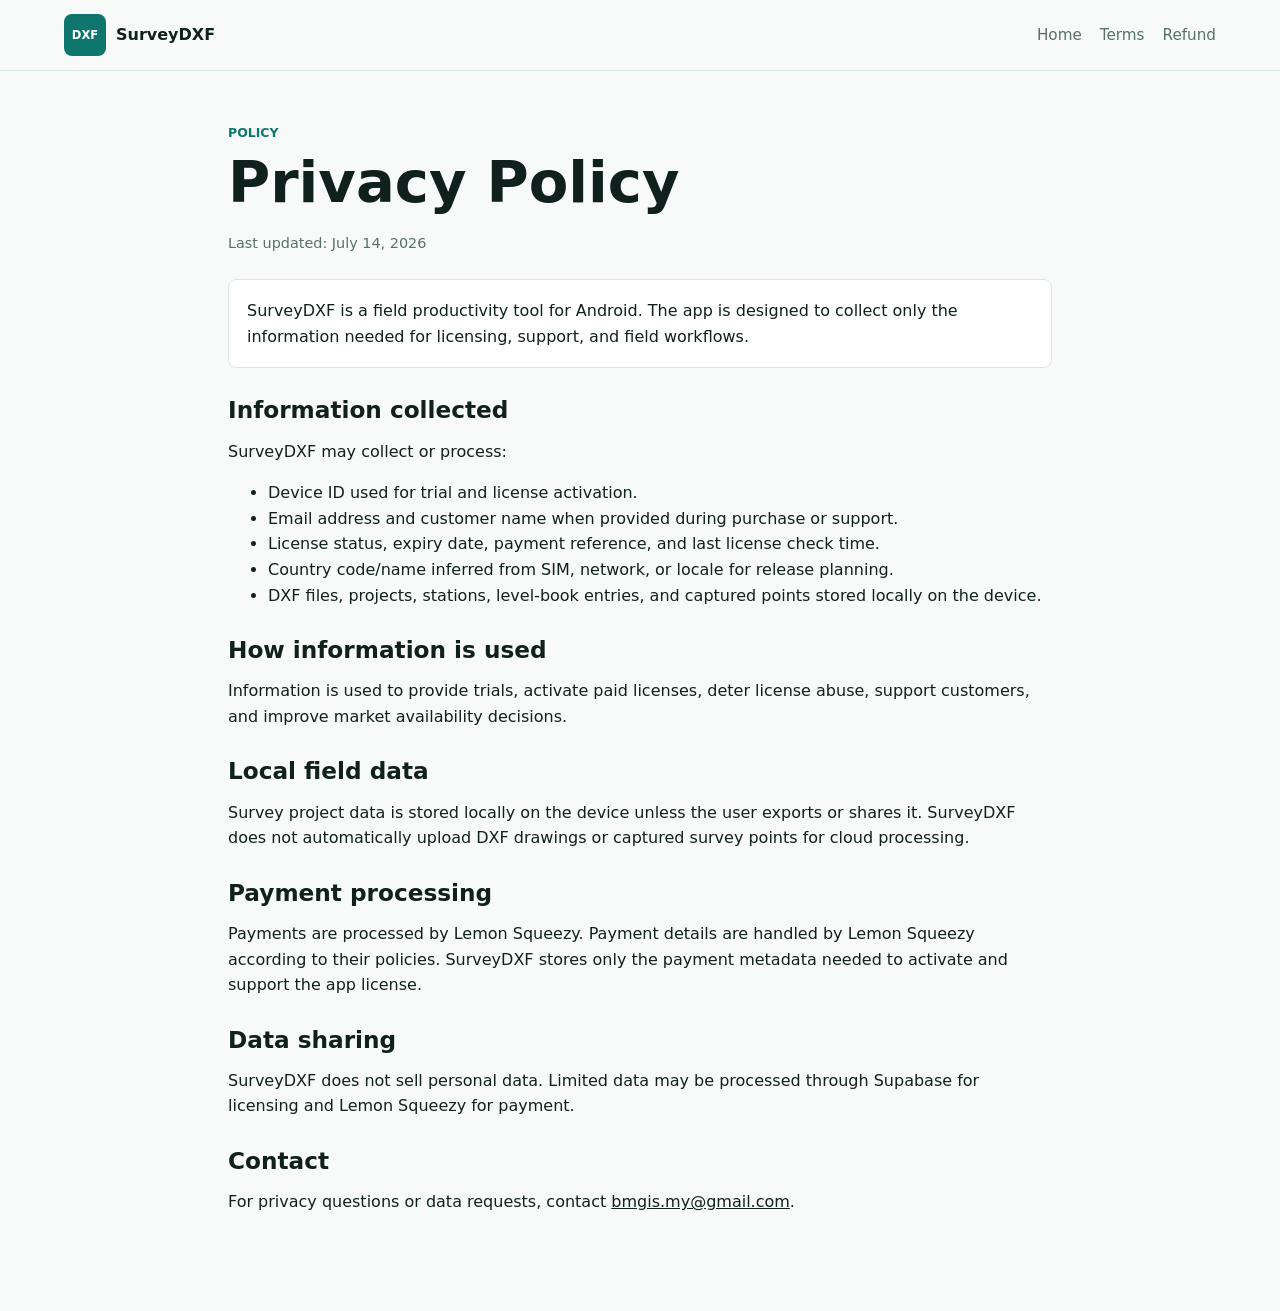
==== privacy.html @ d7568650 "Add SurveyDXF landing page" ====
<!doctype html>
<html lang="en">
<head>
  <meta charset="utf-8">
  <meta name="viewport" content="width=device-width, initial-scale=1">
  <title>SurveyDXF Privacy Policy</title>
  <link rel="stylesheet" href="styles.css">
</head>
<body>
  <header class="site-header">
    <a class="brand" href="index.html"><span class="brand-mark">DXF</span><span>SurveyDXF</span></a>
    <nav aria-label="Main navigation">
      <a href="index.html">Home</a>
      <a href="terms.html">Terms</a>
      <a href="refund.html">Refund</a>
    </nav>
  </header>

  <main class="policy-page">
    <p class="eyebrow">Policy</p>
    <h1>Privacy Policy</h1>
    <p class="fine">Last updated: July 14, 2026</p>

    <div class="notice">
      SurveyDXF is a field productivity tool for Android. The app is designed to
      collect only the information needed for licensing, support, and field workflows.
    </div>

    <h2>Information collected</h2>
    <p>SurveyDXF may collect or process:</p>
    <ul>
      <li>Device ID used for trial and license activation.</li>
      <li>Email address and customer name when provided during purchase or support.</li>
      <li>License status, expiry date, payment reference, and last license check time.</li>
      <li>Country code/name inferred from SIM, network, or locale for release planning.</li>
      <li>DXF files, projects, stations, level-book entries, and captured points stored locally on the device.</li>
    </ul>

    <h2>How information is used</h2>
    <p>Information is used to provide trials, activate paid licenses, deter license abuse, support customers, and improve market availability decisions.</p>

    <h2>Local field data</h2>
    <p>Survey project data is stored locally on the device unless the user exports or shares it. SurveyDXF does not automatically upload DXF drawings or captured survey points for cloud processing.</p>

    <h2>Payment processing</h2>
    <p>Payments are processed by Lemon Squeezy. Payment details are handled by Lemon Squeezy according to their policies. SurveyDXF stores only the payment metadata needed to activate and support the app license.</p>

    <h2>Data sharing</h2>
    <p>SurveyDXF does not sell personal data. Limited data may be processed through Supabase for licensing and Lemon Squeezy for payment.</p>

    <h2>Contact</h2>
    <p>For privacy questions or data requests, contact <a href="mailto:bmgis.my@gmail.com">bmgis.my@gmail.com</a>.</p>
  </main>
</body>
</html>
---- styles.css ----
:root {
  color-scheme: light;
  --bg: #f7faf8;
  --panel: #ffffff;
  --ink: #10201d;
  --muted: #58706a;
  --line: #dbe7e2;
  --brand: #0f766e;
  --brand-dark: #0b4f4a;
  --accent: #f59e0b;
  --soft: #e8f3ef;
  --shadow: 0 22px 70px rgba(16, 32, 29, 0.14);
}

* {
  box-sizing: border-box;
}

html {
  scroll-behavior: smooth;
}

body {
  margin: 0;
  font-family: Inter, ui-sans-serif, system-ui, -apple-system, BlinkMacSystemFont, "Segoe UI", sans-serif;
  line-height: 1.6;
  background: var(--bg);
  color: var(--ink);
}

a {
  color: inherit;
}

.site-header {
  position: sticky;
  top: 0;
  z-index: 10;
  display: flex;
  align-items: center;
  justify-content: space-between;
  gap: 20px;
  padding: 14px clamp(18px, 5vw, 72px);
  background: rgba(247, 250, 248, 0.92);
  border-bottom: 1px solid var(--line);
  backdrop-filter: blur(16px);
}

.brand {
  display: inline-flex;
  align-items: center;
  gap: 10px;
  text-decoration: none;
  font-weight: 800;
}

.brand-mark {
  display: inline-grid;
  place-items: center;
  width: 42px;
  height: 42px;
  border-radius: 8px;
  background: var(--brand);
  color: white;
  font-size: 0.72rem;
  letter-spacing: 0;
}

nav {
  display: flex;
  align-items: center;
  gap: 18px;
  font-size: 0.95rem;
  color: var(--muted);
}

nav a,
.site-footer a {
  text-decoration: none;
}

nav a:hover,
.site-footer a:hover {
  color: var(--brand-dark);
}

.hero {
  display: grid;
  grid-template-columns: minmax(0, 1.05fr) minmax(320px, 0.95fr);
  gap: clamp(30px, 6vw, 86px);
  align-items: center;
  min-height: calc(100vh - 72px);
  padding: clamp(44px, 7vw, 94px) clamp(18px, 5vw, 72px);
}

.hero-copy {
  max-width: 780px;
}

.eyebrow {
  margin: 0 0 12px;
  color: var(--brand);
  font-weight: 800;
  text-transform: uppercase;
  font-size: 0.78rem;
}

h1,
h2,
h3,
p {
  margin-top: 0;
}

h1 {
  margin-bottom: 22px;
  font-size: clamp(2.35rem, 6vw, 5.8rem);
  line-height: 0.96;
  letter-spacing: 0;
}

h2 {
  margin-bottom: 16px;
  font-size: clamp(1.8rem, 3.4vw, 3.2rem);
  line-height: 1.04;
  letter-spacing: 0;
}

h3 {
  margin-bottom: 8px;
  font-size: 1.1rem;
}

.lead {
  max-width: 660px;
  color: var(--muted);
  font-size: clamp(1rem, 1.5vw, 1.2rem);
}

.hero-actions {
  display: flex;
  flex-wrap: wrap;
  gap: 12px;
  margin: 30px 0 18px;
}

.button {
  display: inline-flex;
  min-height: 46px;
  align-items: center;
  justify-content: center;
  border-radius: 8px;
  padding: 0 18px;
  font-weight: 800;
  text-decoration: none;
  border: 1px solid transparent;
}

.button.primary {
  background: var(--brand);
  color: white;
}

.button.primary:hover {
  background: var(--brand-dark);
}

.button.secondary {
  background: white;
  border-color: var(--line);
}

.button.full {
  width: 100%;
}

.fine {
  max-width: 620px;
  color: var(--muted);
  font-size: 0.9rem;
}

.phone-panel {
  display: flex;
  justify-content: center;
}

.phone {
  width: min(100%, 390px);
  aspect-ratio: 9 / 16;
  overflow: hidden;
  border: 10px solid #132522;
  border-radius: 30px;
  background: #101918;
  box-shadow: var(--shadow);
}

.status-row {
  display: flex;
  justify-content: space-between;
  padding: 14px 16px;
  color: white;
  font-size: 0.85rem;
  font-weight: 800;
  background: #132522;
}

.canvas {
  position: relative;
  height: 62%;
  overflow: hidden;
  background: #f8faf8;
}

.grid {
  position: absolute;
  inset: 0;
  background-image:
    linear-gradient(#dbe7e2 1px, transparent 1px),
    linear-gradient(90deg, #dbe7e2 1px, transparent 1px);
  background-size: 28px 28px;
}

.line,
.point,
.cursor {
  position: absolute;
}

.line {
  height: 4px;
  background: #2563eb;
  border-radius: 999px;
}

.line-a {
  width: 260px;
  left: 52px;
  top: 120px;
  transform: rotate(28deg);
}

.line-b {
  width: 220px;
  left: 86px;
  top: 238px;
  transform: rotate(-18deg);
  background: #0f766e;
}

.point {
  width: 14px;
  height: 14px;
  border: 3px solid white;
  border-radius: 50%;
  background: var(--accent);
  box-shadow: 0 0 0 2px rgba(15, 118, 110, 0.25);
}

.p1 {
  left: 105px;
  top: 102px;
}

.p2 {
  left: 265px;
  top: 220px;
}

.cursor {
  left: 178px;
  top: 176px;
  width: 34px;
  height: 34px;
  border: 2px solid #ef4444;
  border-radius: 50%;
}

.cursor::before,
.cursor::after {
  content: "";
  position: absolute;
  background: #ef4444;
}

.cursor::before {
  left: 15px;
  top: -9px;
  width: 2px;
  height: 50px;
}

.cursor::after {
  left: -9px;
  top: 15px;
  width: 50px;
  height: 2px;
}

.readout {
  display: grid;
  grid-template-columns: 1fr 1fr;
  gap: 1px;
  background: #dbe7e2;
  padding: 1px;
}

.readout div {
  min-height: 62px;
  padding: 10px;
  background: white;
}

.readout span {
  display: block;
  color: var(--muted);
  font-size: 0.72rem;
}

.readout strong {
  display: block;
  font-size: 1rem;
}

.section {
  padding: clamp(54px, 8vw, 104px) clamp(18px, 5vw, 72px);
}

.section-heading {
  max-width: 760px;
  margin-bottom: 28px;
}

.feature-grid {
  display: grid;
  grid-template-columns: repeat(3, minmax(0, 1fr));
  gap: 14px;
}

.feature-grid article,
.price-card {
  background: var(--panel);
  border: 1px solid var(--line);
  border-radius: 8px;
  padding: 22px;
}

.feature-grid p,
.split p,
.price-card p,
.callout p {
  color: var(--muted);
}

.split {
  display: grid;
  grid-template-columns: minmax(0, 1fr) 360px;
  gap: 28px;
  align-items: center;
  background: var(--soft);
}

.price-card {
  box-shadow: var(--shadow);
}

.price-label {
  color: var(--muted);
  font-weight: 800;
}

.price-card strong {
  display: block;
  margin: 8px 0 10px;
  font-size: 3.1rem;
  line-height: 1;
}

.callout {
  display: flex;
  align-items: center;
  justify-content: space-between;
  gap: 22px;
  background: #10201d;
  color: white;
}

.callout p {
  max-width: 720px;
  color: #cfe0dc;
}

.site-footer {
  display: flex;
  align-items: center;
  justify-content: space-between;
  gap: 18px;
  padding: 24px clamp(18px, 5vw, 72px);
  border-top: 1px solid var(--line);
  color: var(--muted);
  font-size: 0.92rem;
}

.site-footer p {
  margin: 0;
}

.site-footer div {
  display: flex;
  flex-wrap: wrap;
  gap: 14px;
}

.policy-page {
  max-width: 860px;
  margin: 0 auto;
  padding: 52px 18px 80px;
}

.policy-page h1 {
  font-size: clamp(2rem, 5vw, 3.6rem);
}

.policy-page h2 {
  margin-top: 30px;
  font-size: 1.45rem;
}

.notice {
  margin: 24px 0;
  padding: 18px;
  border: 1px solid var(--line);
  border-radius: 8px;
  background: white;
}

@media (max-width: 900px) {
  .hero,
  .split,
  .feature-grid {
    grid-template-columns: 1fr;
  }

  .hero {
    min-height: auto;
  }

  .phone-panel {
    justify-content: flex-start;
  }

  .price-card {
    max-width: 420px;
  }
}

@media (max-width: 640px) {
  .site-header,
  .site-footer,
  .callout {
    align-items: flex-start;
    flex-direction: column;
  }

  nav {
    width: 100%;
    overflow-x: auto;
    padding-bottom: 4px;
  }

  h1 {
    font-size: 2.55rem;
  }

  .button {
    width: 100%;
  }
}
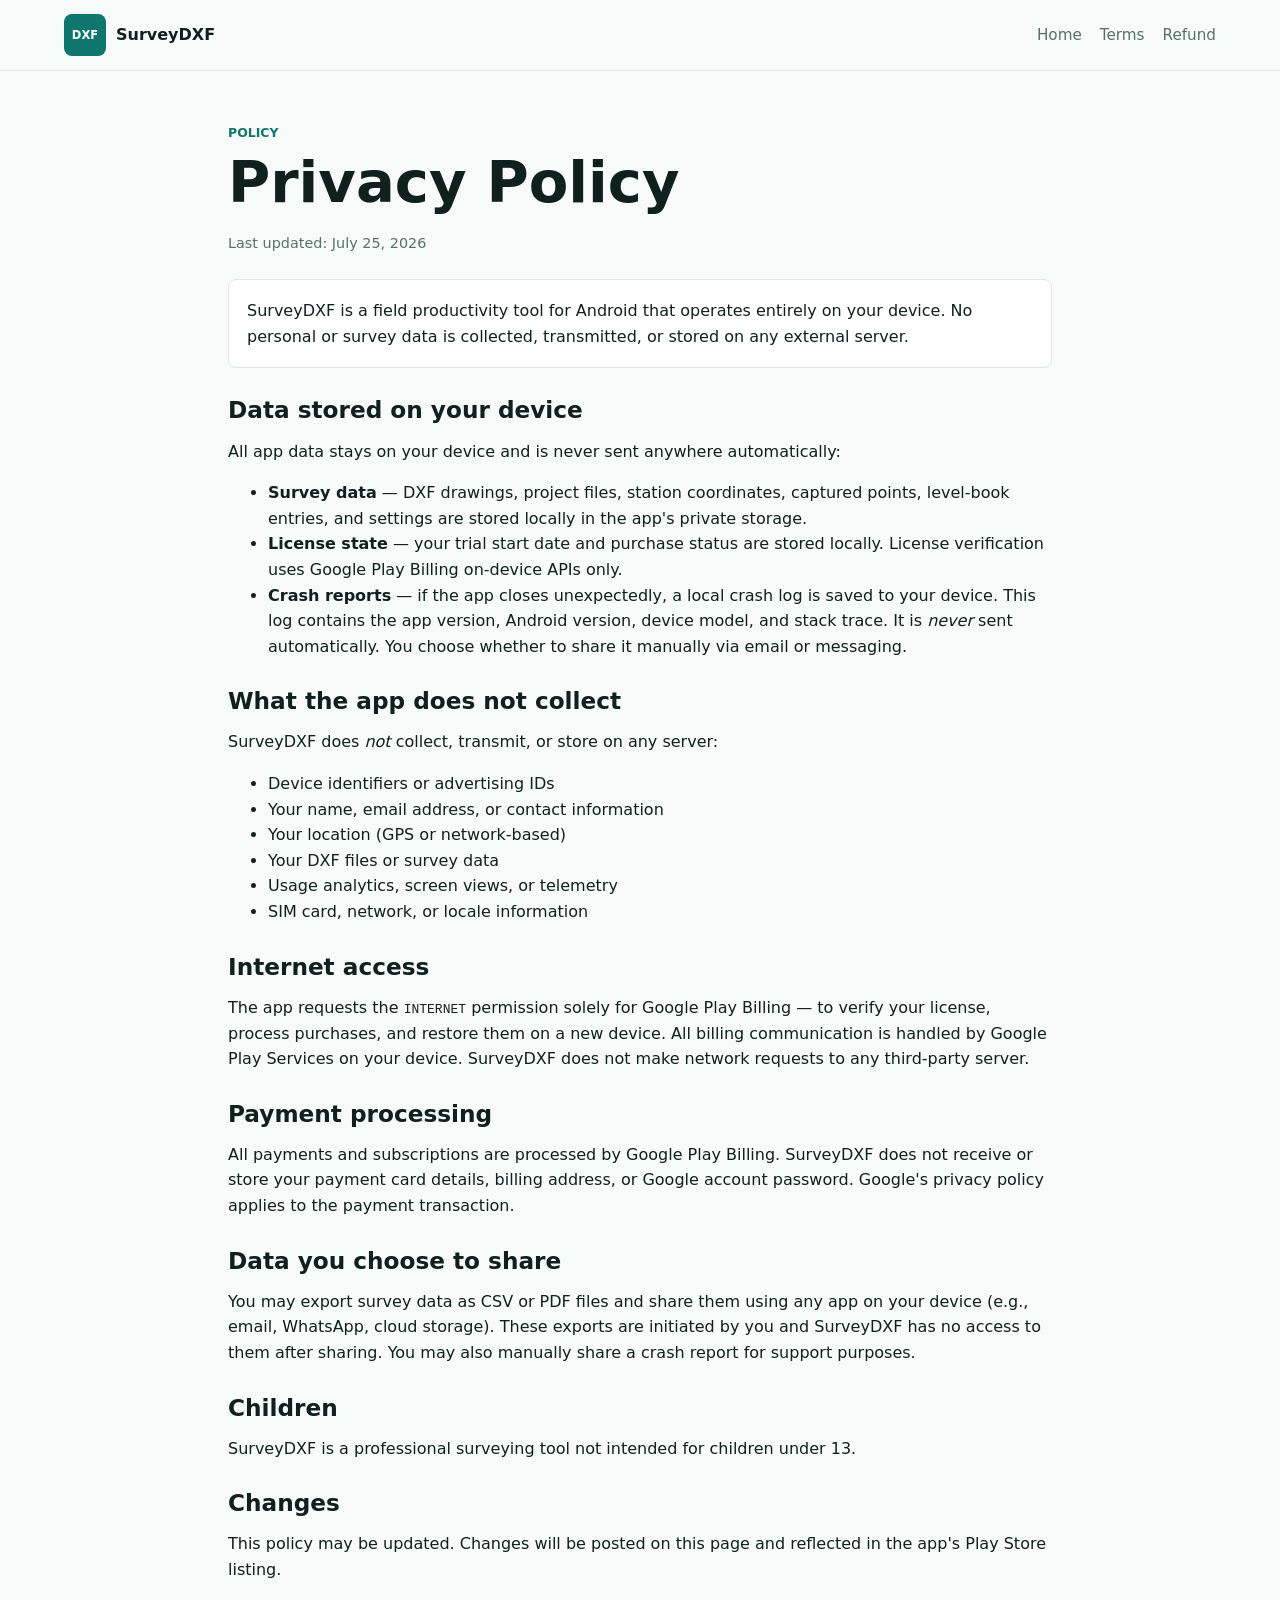
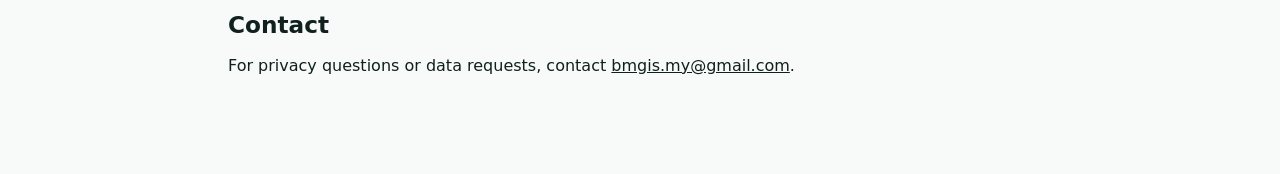
==== commit a78fc905: "Update privacy policy details and last updated date" ====
--- a/privacy.html
+++ b/privacy.html
@@ -19,34 +19,46 @@
   <main class="policy-page">
     <p class="eyebrow">Policy</p>
     <h1>Privacy Policy</h1>
-    <p class="fine">Last updated: July 14, 2026</p>
+    <p class="fine">Last updated: July 25, 2026</p>
 
     <div class="notice">
-      SurveyDXF is a field productivity tool for Android. The app is designed to
-      collect only the information needed for licensing, support, and field workflows.
+      SurveyDXF is a field productivity tool for Android that operates entirely on your device.
+      No personal or survey data is collected, transmitted, or stored on any external server.
     </div>
 
-    <h2>Information collected</h2>
-    <p>SurveyDXF may collect or process:</p>
+    <h2>Data stored on your device</h2>
+    <p>All app data stays on your device and is never sent anywhere automatically:</p>
     <ul>
-      <li>Device ID used for trial and license activation.</li>
-      <li>Email address and customer name when provided during purchase or support.</li>
-      <li>License status, expiry date, payment reference, and last license check time.</li>
-      <li>Country code/name inferred from SIM, network, or locale for release planning.</li>
-      <li>DXF files, projects, stations, level-book entries, and captured points stored locally on the device.</li>
+      <li><strong>Survey data</strong> — DXF drawings, project files, station coordinates, captured points, level-book entries, and settings are stored locally in the app's private storage.</li>
+      <li><strong>License state</strong> — your trial start date and purchase status are stored locally. License verification uses Google Play Billing on-device APIs only.</li>
+      <li><strong>Crash reports</strong> — if the app closes unexpectedly, a local crash log is saved to your device. This log contains the app version, Android version, device model, and stack trace. It is <em>never</em> sent automatically. You choose whether to share it manually via email or messaging.</li>
     </ul>
 
-    <h2>How information is used</h2>
-    <p>Information is used to provide trials, activate paid licenses, deter license abuse, support customers, and improve market availability decisions.</p>
+    <h2>What the app does not collect</h2>
+    <p>SurveyDXF does <em>not</em> collect, transmit, or store on any server:</p>
+    <ul>
+      <li>Device identifiers or advertising IDs</li>
+      <li>Your name, email address, or contact information</li>
+      <li>Your location (GPS or network-based)</li>
+      <li>Your DXF files or survey data</li>
+      <li>Usage analytics, screen views, or telemetry</li>
+      <li>SIM card, network, or locale information</li>
+    </ul>
 
-    <h2>Local field data</h2>
-    <p>Survey project data is stored locally on the device unless the user exports or shares it. SurveyDXF does not automatically upload DXF drawings or captured survey points for cloud processing.</p>
+    <h2>Internet access</h2>
+    <p>The app requests the <code>INTERNET</code> permission solely for Google Play Billing — to verify your license, process purchases, and restore them on a new device. All billing communication is handled by Google Play Services on your device. SurveyDXF does not make network requests to any third-party server.</p>
 
     <h2>Payment processing</h2>
-    <p>Payments are processed by Lemon Squeezy. Payment details are handled by Lemon Squeezy according to their policies. SurveyDXF stores only the payment metadata needed to activate and support the app license.</p>
+    <p>All payments and subscriptions are processed by Google Play Billing. SurveyDXF does not receive or store your payment card details, billing address, or Google account password. Google's privacy policy applies to the payment transaction.</p>
 
-    <h2>Data sharing</h2>
-    <p>SurveyDXF does not sell personal data. Limited data may be processed through Supabase for licensing and Lemon Squeezy for payment.</p>
+    <h2>Data you choose to share</h2>
+    <p>You may export survey data as CSV or PDF files and share them using any app on your device (e.g., email, WhatsApp, cloud storage). These exports are initiated by you and SurveyDXF has no access to them after sharing. You may also manually share a crash report for support purposes.</p>
+
+    <h2>Children</h2>
+    <p>SurveyDXF is a professional surveying tool not intended for children under 13.</p>
+
+    <h2>Changes</h2>
+    <p>This policy may be updated. Changes will be posted on this page and reflected in the app's Play Store listing.</p>
 
     <h2>Contact</h2>
     <p>For privacy questions or data requests, contact <a href="mailto:bmgis.my@gmail.com">bmgis.my@gmail.com</a>.</p>
--- a/styles.css
+++ b/styles.css
@@ -185,143 +185,16 @@
   justify-content: center;
 }
 
-.phone {
+.phone-screenshot {
   width: min(100%, 390px);
-  aspect-ratio: 9 / 16;
-  overflow: hidden;
+  height: auto;
+  display: block;
   border: 10px solid #132522;
   border-radius: 30px;
   background: #101918;
   box-shadow: var(--shadow);
 }
 
-.status-row {
-  display: flex;
-  justify-content: space-between;
-  padding: 14px 16px;
-  color: white;
-  font-size: 0.85rem;
-  font-weight: 800;
-  background: #132522;
-}
-
-.canvas {
-  position: relative;
-  height: 62%;
-  overflow: hidden;
-  background: #f8faf8;
-}
-
-.grid {
-  position: absolute;
-  inset: 0;
-  background-image:
-    linear-gradient(#dbe7e2 1px, transparent 1px),
-    linear-gradient(90deg, #dbe7e2 1px, transparent 1px);
-  background-size: 28px 28px;
-}
-
-.line,
-.point,
-.cursor {
-  position: absolute;
-}
-
-.line {
-  height: 4px;
-  background: #2563eb;
-  border-radius: 999px;
-}
-
-.line-a {
-  width: 260px;
-  left: 52px;
-  top: 120px;
-  transform: rotate(28deg);
-}
-
-.line-b {
-  width: 220px;
-  left: 86px;
-  top: 238px;
-  transform: rotate(-18deg);
-  background: #0f766e;
-}
-
-.point {
-  width: 14px;
-  height: 14px;
-  border: 3px solid white;
-  border-radius: 50%;
-  background: var(--accent);
-  box-shadow: 0 0 0 2px rgba(15, 118, 110, 0.25);
-}
-
-.p1 {
-  left: 105px;
-  top: 102px;
-}
-
-.p2 {
-  left: 265px;
-  top: 220px;
-}
-
-.cursor {
-  left: 178px;
-  top: 176px;
-  width: 34px;
-  height: 34px;
-  border: 2px solid #ef4444;
-  border-radius: 50%;
-}
-
-.cursor::before,
-.cursor::after {
-  content: "";
-  position: absolute;
-  background: #ef4444;
-}
-
-.cursor::before {
-  left: 15px;
-  top: -9px;
-  width: 2px;
-  height: 50px;
-}
-
-.cursor::after {
-  left: -9px;
-  top: 15px;
-  width: 50px;
-  height: 2px;
-}
-
-.readout {
-  display: grid;
-  grid-template-columns: 1fr 1fr;
-  gap: 1px;
-  background: #dbe7e2;
-  padding: 1px;
-}
-
-.readout div {
-  min-height: 62px;
-  padding: 10px;
-  background: white;
-}
-
-.readout span {
-  display: block;
-  color: var(--muted);
-  font-size: 0.72rem;
-}
-
-.readout strong {
-  display: block;
-  font-size: 1rem;
-}
-
 .section {
   padding: clamp(54px, 8vw, 104px) clamp(18px, 5vw, 72px);
 }
@@ -338,6 +211,7 @@
 }
 
 .feature-grid article,
+.workflow-steps article,
 .price-card {
   background: var(--panel);
   border: 1px solid var(--line);
@@ -346,10 +220,33 @@
 }
 
 .feature-grid p,
+.workflow-steps p,
 .split p,
 .price-card p,
 .callout p {
   color: var(--muted);
+}
+
+.workflow {
+  background: white;
+}
+
+.workflow-steps {
+  display: grid;
+  grid-template-columns: repeat(4, minmax(0, 1fr));
+  gap: 14px;
+}
+
+.workflow-steps span {
+  display: inline-grid;
+  place-items: center;
+  width: 34px;
+  height: 34px;
+  margin-bottom: 14px;
+  border-radius: 8px;
+  background: var(--soft);
+  color: var(--brand-dark);
+  font-weight: 900;
 }
 
 .split {
@@ -375,7 +272,6 @@
   font-size: 3.1rem;
   line-height: 1;
 }
-
 .callout {
   display: flex;
   align-items: center;
@@ -437,7 +333,8 @@
 @media (max-width: 900px) {
   .hero,
   .split,
-  .feature-grid {
+  .feature-grid,
+  .workflow-steps {
     grid-template-columns: 1fr;
   }
 
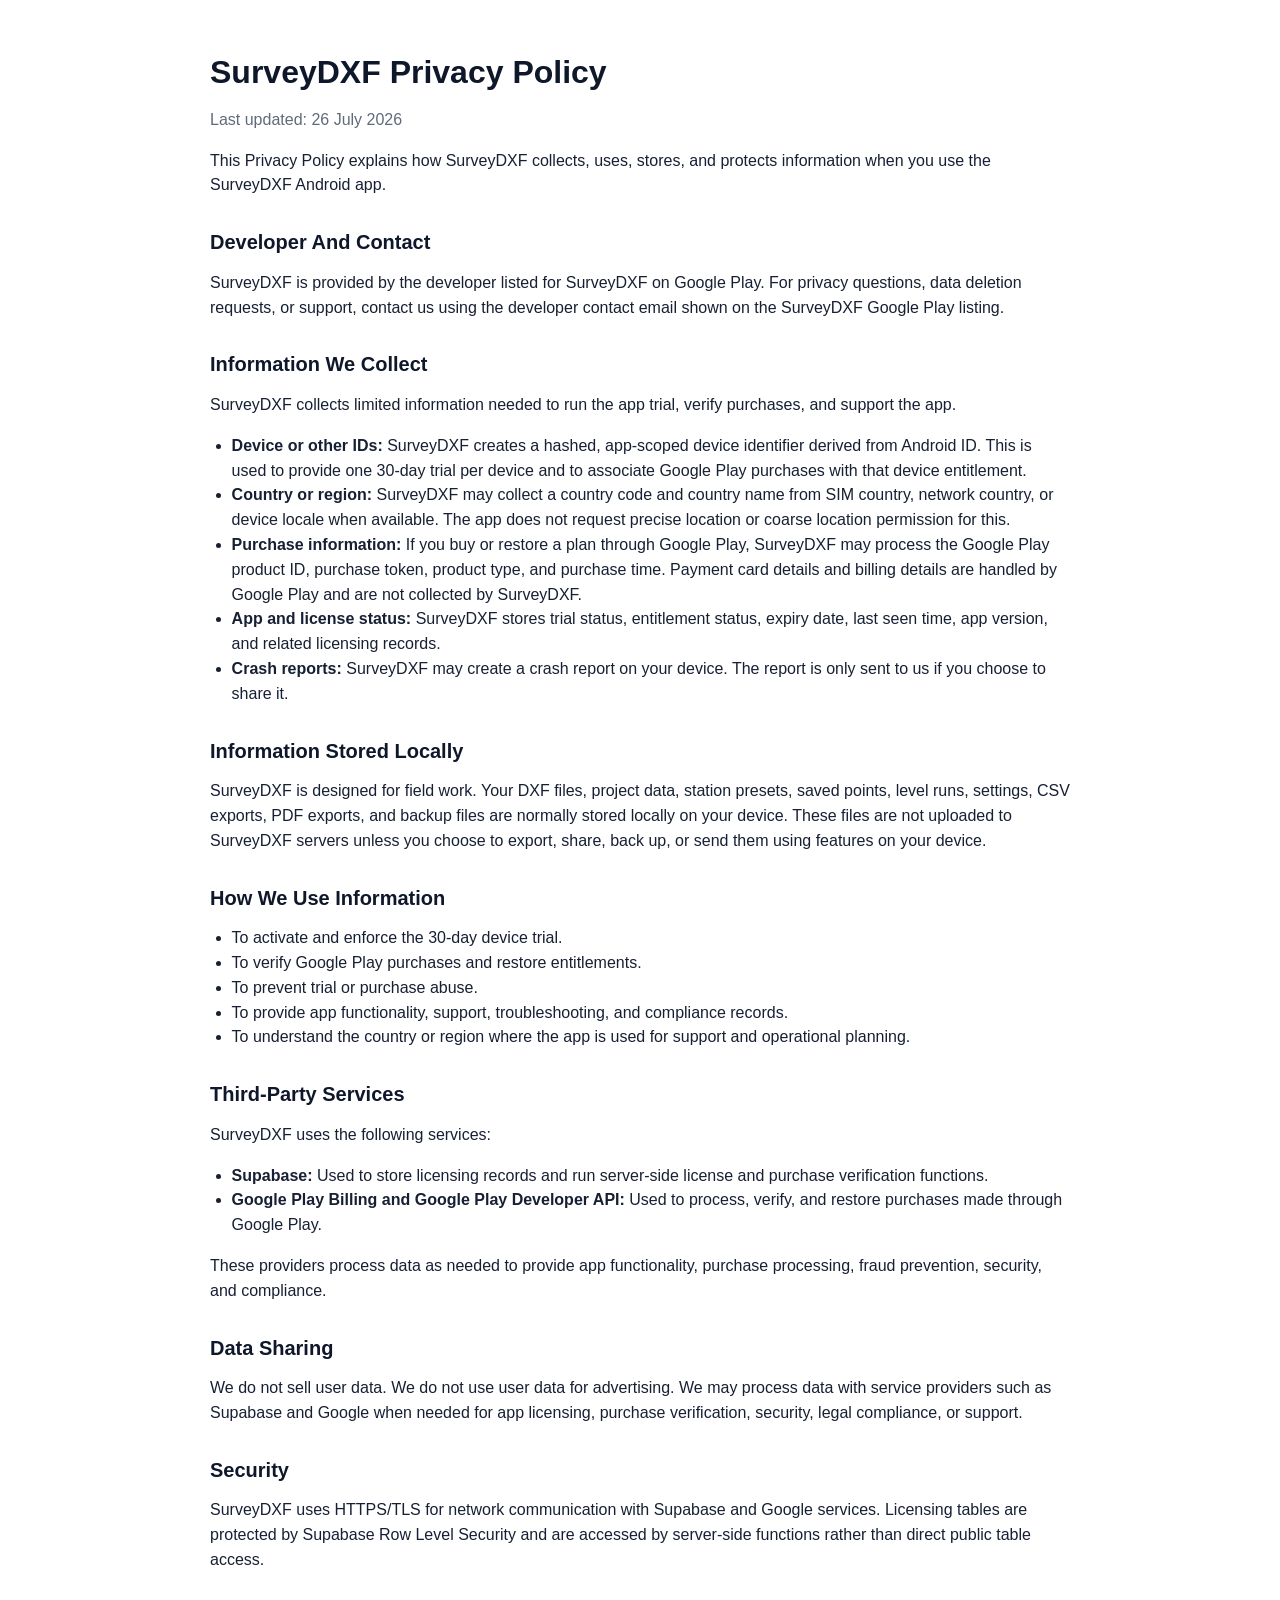
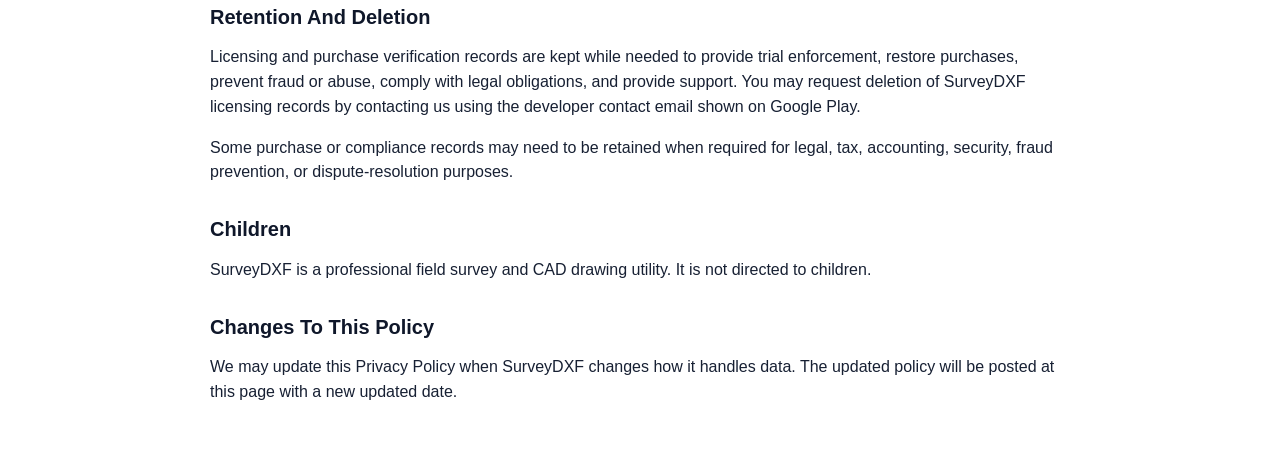
==== commit 57e388d0: "Revise privacy policy content and structure Updated the privacy policy to clarify data collection an" ====
--- a/privacy.html
+++ b/privacy.html
@@ -4,64 +4,137 @@
   <meta charset="utf-8">
   <meta name="viewport" content="width=device-width, initial-scale=1">
   <title>SurveyDXF Privacy Policy</title>
-  <link rel="stylesheet" href="styles.css">
+  <style>
+    body {
+      font-family: Arial, sans-serif;
+      line-height: 1.55;
+      max-width: 860px;
+      margin: 0 auto;
+      padding: 32px 20px;
+      color: #172033;
+      background: #ffffff;
+    }
+    h1, h2 {
+      line-height: 1.2;
+      color: #0f172a;
+    }
+    h1 {
+      font-size: 2rem;
+      margin-bottom: 0.25rem;
+    }
+    h2 {
+      font-size: 1.25rem;
+      margin-top: 2rem;
+    }
+    .muted {
+      color: #5f6b7a;
+    }
+    ul {
+      padding-left: 1.35rem;
+    }
+    code {
+      background: #f1f5f9;
+      padding: 0.1rem 0.25rem;
+      border-radius: 4px;
+    }
+  </style>
 </head>
 <body>
-  <header class="site-header">
-    <a class="brand" href="index.html"><span class="brand-mark">DXF</span><span>SurveyDXF</span></a>
-    <nav aria-label="Main navigation">
-      <a href="index.html">Home</a>
-      <a href="terms.html">Terms</a>
-      <a href="refund.html">Refund</a>
-    </nav>
-  </header>
+  <h1>SurveyDXF Privacy Policy</h1>
+  <p class="muted">Last updated: 26 July 2026</p>
 
-  <main class="policy-page">
-    <p class="eyebrow">Policy</p>
-    <h1>Privacy Policy</h1>
-    <p class="fine">Last updated: July 25, 2026</p>
+  <p>
+    This Privacy Policy explains how SurveyDXF collects, uses, stores, and protects information when you use the SurveyDXF Android app.
+  </p>
 
-    <div class="notice">
-      SurveyDXF is a field productivity tool for Android that operates entirely on your device.
-      No personal or survey data is collected, transmitted, or stored on any external server.
-    </div>
+  <h2>Developer And Contact</h2>
+  <p>
+    SurveyDXF is provided by the developer listed for SurveyDXF on Google Play.
+    For privacy questions, data deletion requests, or support, contact us using the developer contact email shown on the SurveyDXF Google Play listing.
+  </p>
 
-    <h2>Data stored on your device</h2>
-    <p>All app data stays on your device and is never sent anywhere automatically:</p>
-    <ul>
-      <li><strong>Survey data</strong> — DXF drawings, project files, station coordinates, captured points, level-book entries, and settings are stored locally in the app's private storage.</li>
-      <li><strong>License state</strong> — your trial start date and purchase status are stored locally. License verification uses Google Play Billing on-device APIs only.</li>
-      <li><strong>Crash reports</strong> — if the app closes unexpectedly, a local crash log is saved to your device. This log contains the app version, Android version, device model, and stack trace. It is <em>never</em> sent automatically. You choose whether to share it manually via email or messaging.</li>
-    </ul>
+  <h2>Information We Collect</h2>
+  <p>SurveyDXF collects limited information needed to run the app trial, verify purchases, and support the app.</p>
+  <ul>
+    <li>
+      <strong>Device or other IDs:</strong> SurveyDXF creates a hashed, app-scoped device identifier derived from Android ID.
+      This is used to provide one 30-day trial per device and to associate Google Play purchases with that device entitlement.
+    </li>
+    <li>
+      <strong>Country or region:</strong> SurveyDXF may collect a country code and country name from SIM country, network country, or device locale when available.
+      The app does not request precise location or coarse location permission for this.
+    </li>
+    <li>
+      <strong>Purchase information:</strong> If you buy or restore a plan through Google Play, SurveyDXF may process the Google Play product ID, purchase token, product type, and purchase time.
+      Payment card details and billing details are handled by Google Play and are not collected by SurveyDXF.
+    </li>
+    <li>
+      <strong>App and license status:</strong> SurveyDXF stores trial status, entitlement status, expiry date, last seen time, app version, and related licensing records.
+    </li>
+    <li>
+      <strong>Crash reports:</strong> SurveyDXF may create a crash report on your device. The report is only sent to us if you choose to share it.
+    </li>
+  </ul>
 
-    <h2>What the app does not collect</h2>
-    <p>SurveyDXF does <em>not</em> collect, transmit, or store on any server:</p>
-    <ul>
-      <li>Device identifiers or advertising IDs</li>
-      <li>Your name, email address, or contact information</li>
-      <li>Your location (GPS or network-based)</li>
-      <li>Your DXF files or survey data</li>
-      <li>Usage analytics, screen views, or telemetry</li>
-      <li>SIM card, network, or locale information</li>
-    </ul>
+  <h2>Information Stored Locally</h2>
+  <p>
+    SurveyDXF is designed for field work. Your DXF files, project data, station presets, saved points, level runs, settings, CSV exports, PDF exports, and backup files are normally stored locally on your device.
+    These files are not uploaded to SurveyDXF servers unless you choose to export, share, back up, or send them using features on your device.
+  </p>
 
-    <h2>Internet access</h2>
-    <p>The app requests the <code>INTERNET</code> permission solely for Google Play Billing — to verify your license, process purchases, and restore them on a new device. All billing communication is handled by Google Play Services on your device. SurveyDXF does not make network requests to any third-party server.</p>
+  <h2>How We Use Information</h2>
+  <ul>
+    <li>To activate and enforce the 30-day device trial.</li>
+    <li>To verify Google Play purchases and restore entitlements.</li>
+    <li>To prevent trial or purchase abuse.</li>
+    <li>To provide app functionality, support, troubleshooting, and compliance records.</li>
+    <li>To understand the country or region where the app is used for support and operational planning.</li>
+  </ul>
 
-    <h2>Payment processing</h2>
-    <p>All payments and subscriptions are processed by Google Play Billing. SurveyDXF does not receive or store your payment card details, billing address, or Google account password. Google's privacy policy applies to the payment transaction.</p>
+  <h2>Third-Party Services</h2>
+  <p>SurveyDXF uses the following services:</p>
+  <ul>
+    <li>
+      <strong>Supabase:</strong> Used to store licensing records and run server-side license and purchase verification functions.
+    </li>
+    <li>
+      <strong>Google Play Billing and Google Play Developer API:</strong> Used to process, verify, and restore purchases made through Google Play.
+    </li>
+  </ul>
+  <p>
+    These providers process data as needed to provide app functionality, purchase processing, fraud prevention, security, and compliance.
+  </p>
 
-    <h2>Data you choose to share</h2>
-    <p>You may export survey data as CSV or PDF files and share them using any app on your device (e.g., email, WhatsApp, cloud storage). These exports are initiated by you and SurveyDXF has no access to them after sharing. You may also manually share a crash report for support purposes.</p>
+  <h2>Data Sharing</h2>
+  <p>
+    We do not sell user data. We do not use user data for advertising.
+    We may process data with service providers such as Supabase and Google when needed for app licensing, purchase verification, security, legal compliance, or support.
+  </p>
 
-    <h2>Children</h2>
-    <p>SurveyDXF is a professional surveying tool not intended for children under 13.</p>
+  <h2>Security</h2>
+  <p>
+    SurveyDXF uses HTTPS/TLS for network communication with Supabase and Google services.
+    Licensing tables are protected by Supabase Row Level Security and are accessed by server-side functions rather than direct public table access.
+  </p>
 
-    <h2>Changes</h2>
-    <p>This policy may be updated. Changes will be posted on this page and reflected in the app's Play Store listing.</p>
+  <h2>Retention And Deletion</h2>
+  <p>
+    Licensing and purchase verification records are kept while needed to provide trial enforcement, restore purchases, prevent fraud or abuse, comply with legal obligations, and provide support.
+    You may request deletion of SurveyDXF licensing records by contacting us using the developer contact email shown on Google Play.
+  </p>
+  <p>
+    Some purchase or compliance records may need to be retained when required for legal, tax, accounting, security, fraud prevention, or dispute-resolution purposes.
+  </p>
 
-    <h2>Contact</h2>
-    <p>For privacy questions or data requests, contact <a href="mailto:bmgis.my@gmail.com">bmgis.my@gmail.com</a>.</p>
-  </main>
+  <h2>Children</h2>
+  <p>
+    SurveyDXF is a professional field survey and CAD drawing utility. It is not directed to children.
+  </p>
+
+  <h2>Changes To This Policy</h2>
+  <p>
+    We may update this Privacy Policy when SurveyDXF changes how it handles data.
+    The updated policy will be posted at this page with a new updated date.
+  </p>
 </body>
 </html>
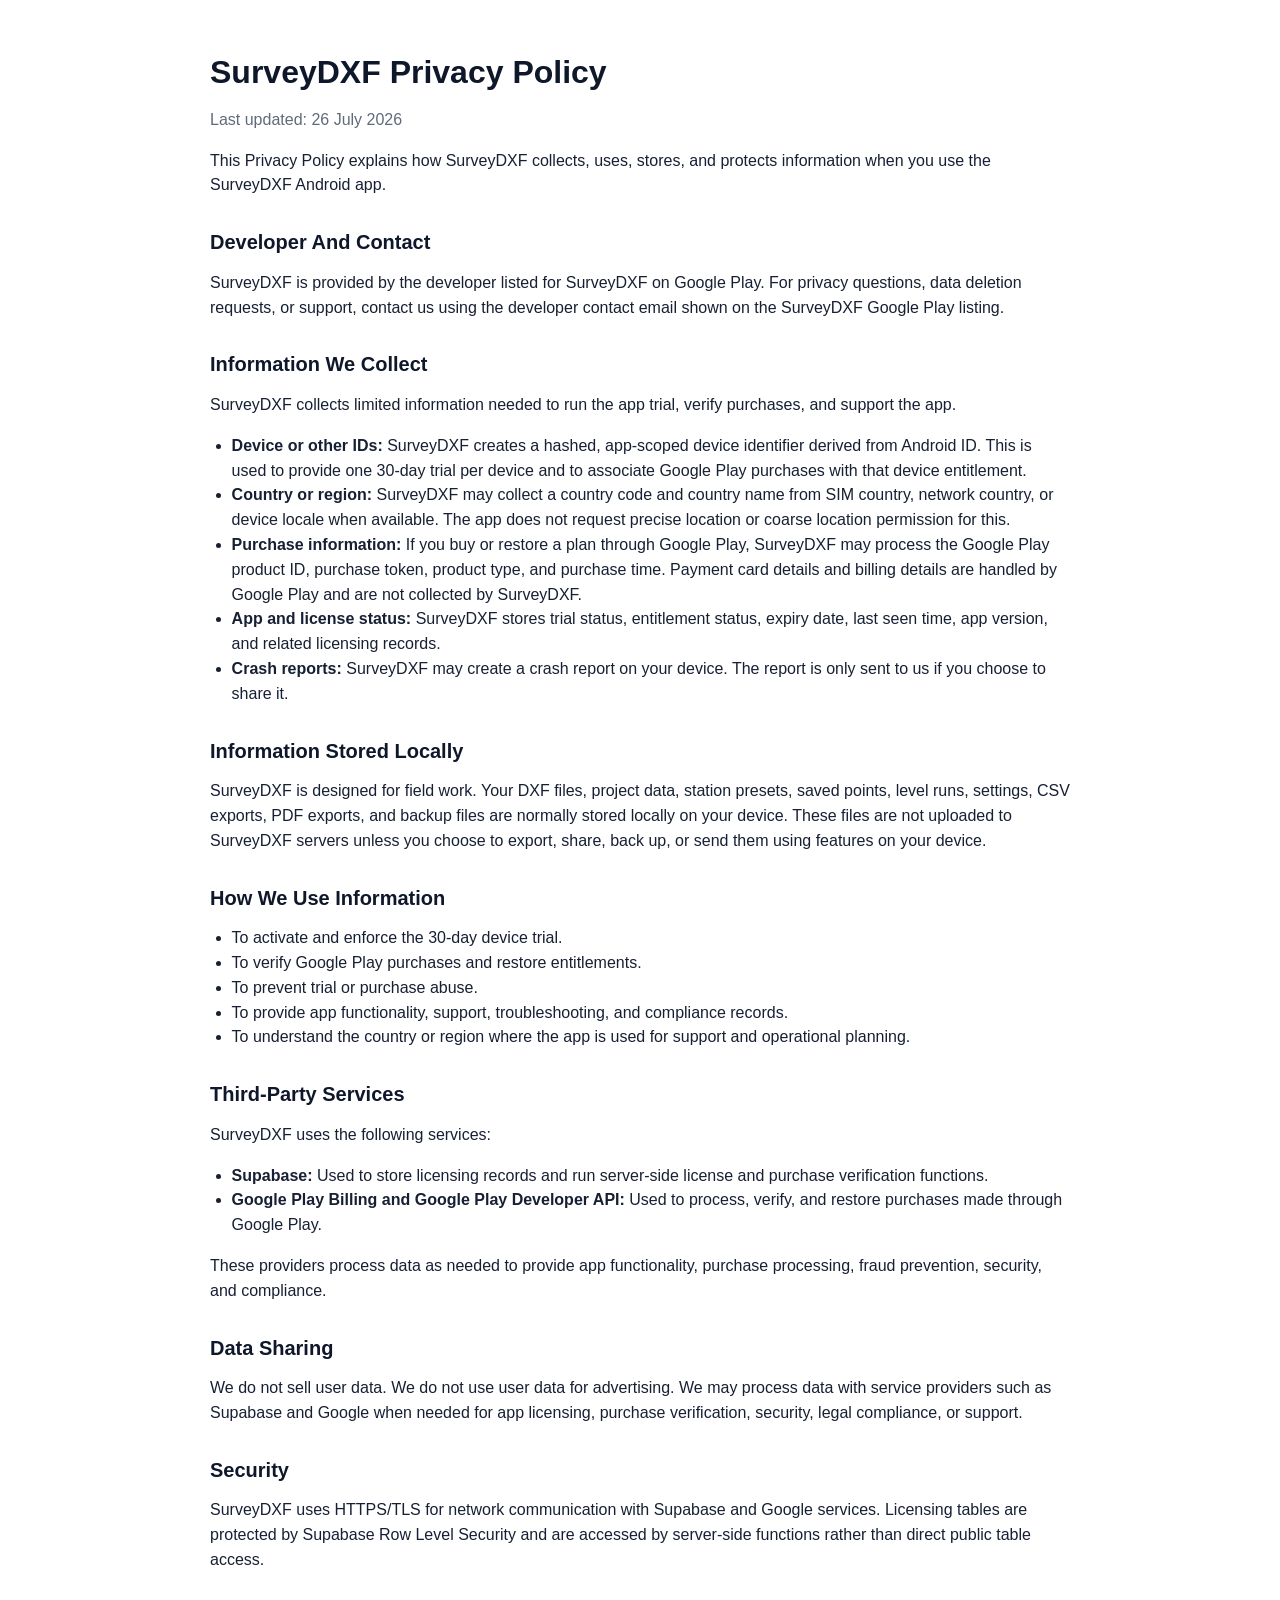
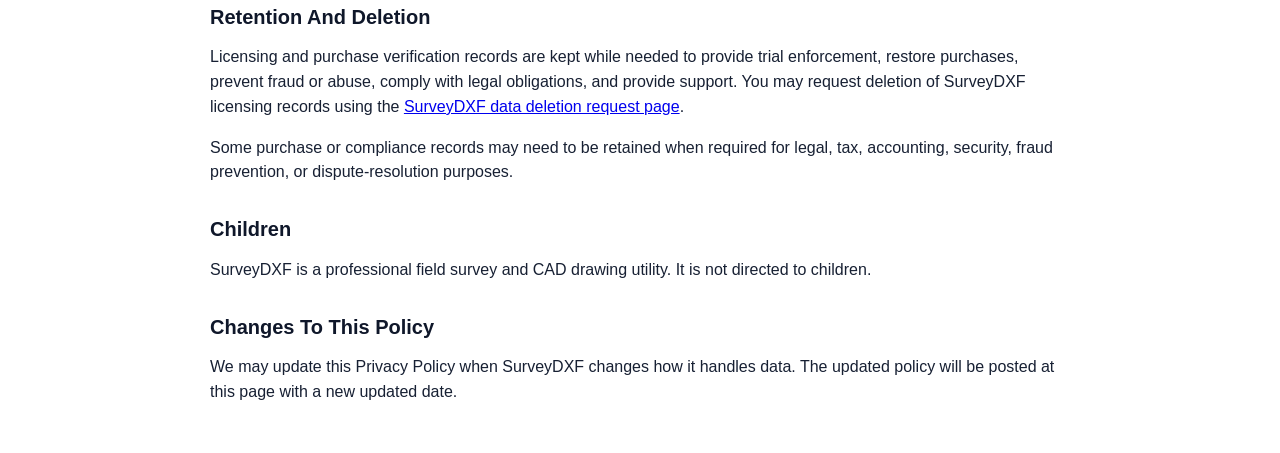
==== commit 30b2cd83: "Add SurveyDXF data deletion page" ====
--- a/privacy.html
+++ b/privacy.html
@@ -120,7 +120,8 @@
   <h2>Retention And Deletion</h2>
   <p>
     Licensing and purchase verification records are kept while needed to provide trial enforcement, restore purchases, prevent fraud or abuse, comply with legal obligations, and provide support.
-    You may request deletion of SurveyDXF licensing records by contacting us using the developer contact email shown on Google Play.
+    You may request deletion of SurveyDXF licensing records using the
+    <a href="delete-data.html">SurveyDXF data deletion request page</a>.
   </p>
   <p>
     Some purchase or compliance records may need to be retained when required for legal, tax, accounting, security, fraud prevention, or dispute-resolution purposes.
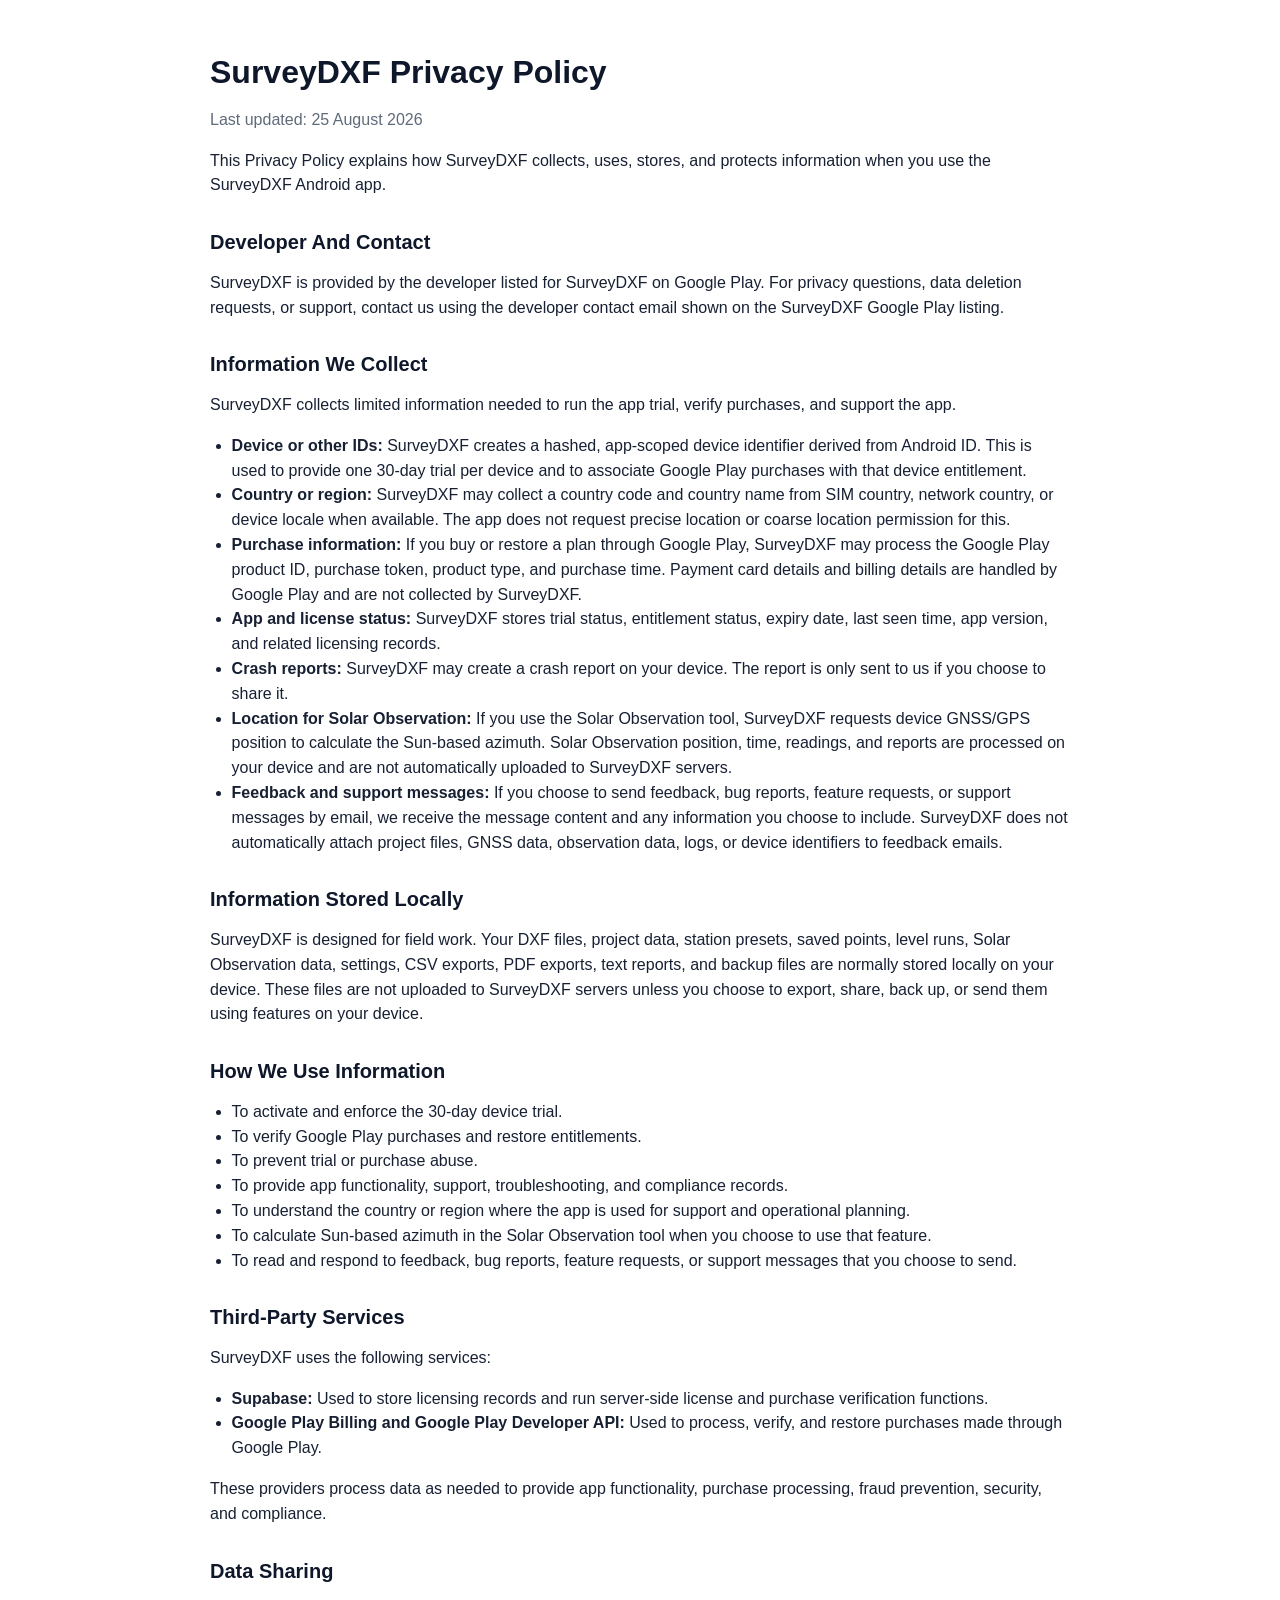
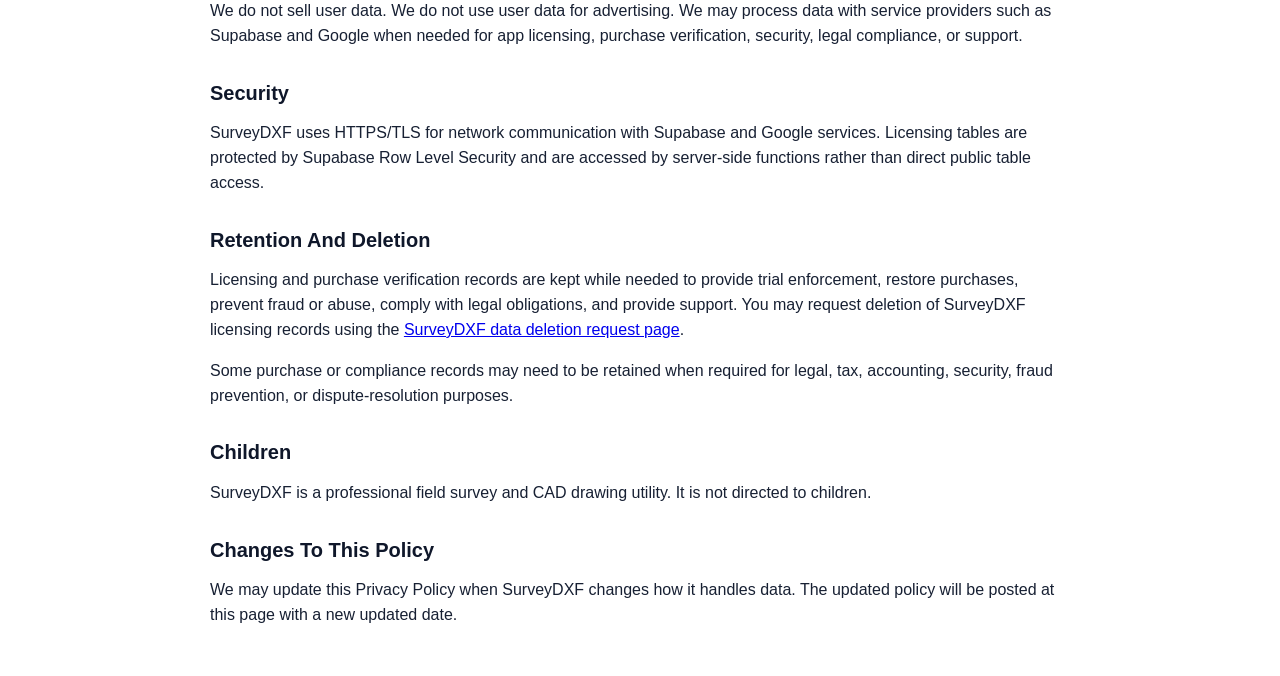
==== commit 325c3027: "Revise privacy policy with new date and details Updated the last updated date and added details abou" ====
--- a/privacy.html
+++ b/privacy.html
@@ -41,7 +41,7 @@
 </head>
 <body>
   <h1>SurveyDXF Privacy Policy</h1>
-  <p class="muted">Last updated: 26 July 2026</p>
+  <p class="muted">Last updated: 25 August 2026</p>
 
   <p>
     This Privacy Policy explains how SurveyDXF collects, uses, stores, and protects information when you use the SurveyDXF Android app.
@@ -74,11 +74,19 @@
     <li>
       <strong>Crash reports:</strong> SurveyDXF may create a crash report on your device. The report is only sent to us if you choose to share it.
     </li>
+    <li>
+      <strong>Location for Solar Observation:</strong> If you use the Solar Observation tool, SurveyDXF requests device GNSS/GPS position to calculate the Sun-based azimuth.
+      Solar Observation position, time, readings, and reports are processed on your device and are not automatically uploaded to SurveyDXF servers.
+    </li>
+    <li>
+      <strong>Feedback and support messages:</strong> If you choose to send feedback, bug reports, feature requests, or support messages by email, we receive the message content and any information you choose to include.
+      SurveyDXF does not automatically attach project files, GNSS data, observation data, logs, or device identifiers to feedback emails.
+    </li>
   </ul>
 
   <h2>Information Stored Locally</h2>
   <p>
-    SurveyDXF is designed for field work. Your DXF files, project data, station presets, saved points, level runs, settings, CSV exports, PDF exports, and backup files are normally stored locally on your device.
+    SurveyDXF is designed for field work. Your DXF files, project data, station presets, saved points, level runs, Solar Observation data, settings, CSV exports, PDF exports, text reports, and backup files are normally stored locally on your device.
     These files are not uploaded to SurveyDXF servers unless you choose to export, share, back up, or send them using features on your device.
   </p>
 
@@ -89,6 +97,8 @@
     <li>To prevent trial or purchase abuse.</li>
     <li>To provide app functionality, support, troubleshooting, and compliance records.</li>
     <li>To understand the country or region where the app is used for support and operational planning.</li>
+    <li>To calculate Sun-based azimuth in the Solar Observation tool when you choose to use that feature.</li>
+    <li>To read and respond to feedback, bug reports, feature requests, or support messages that you choose to send.</li>
   </ul>
 
   <h2>Third-Party Services</h2>
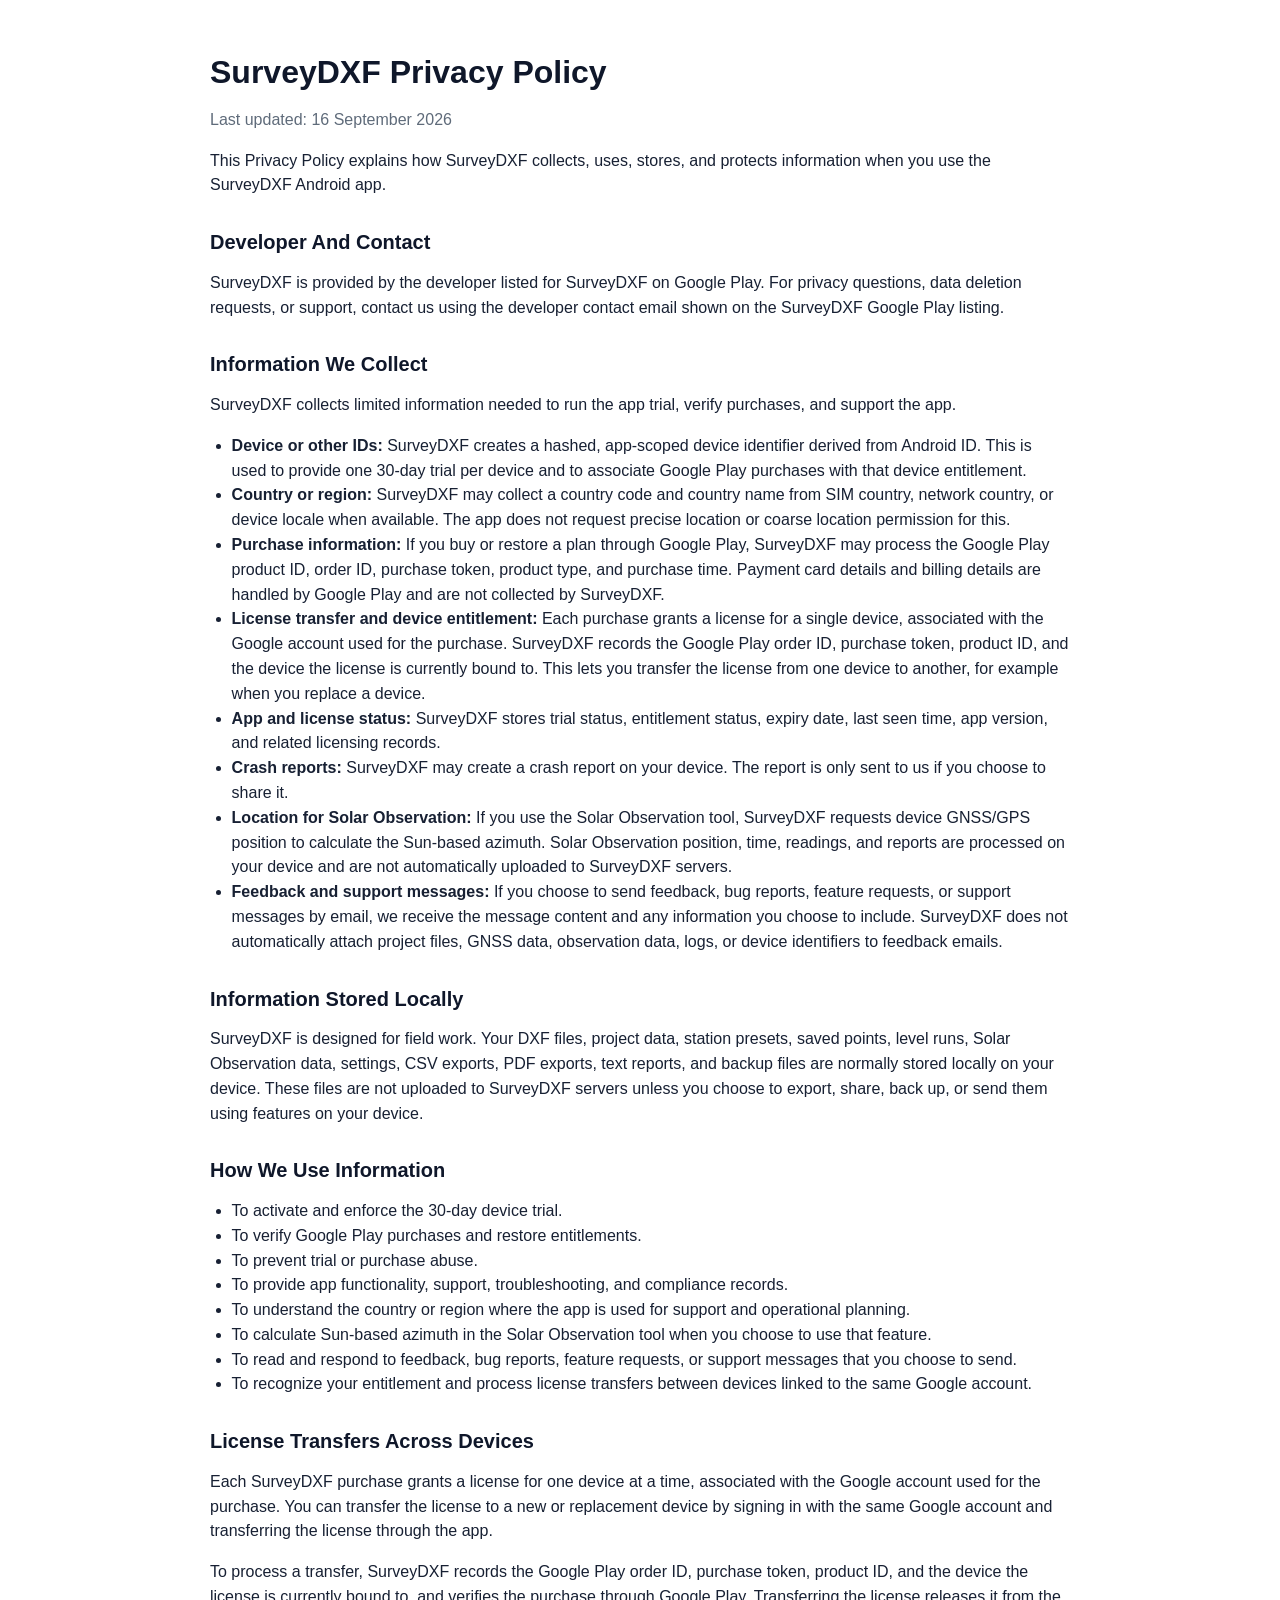
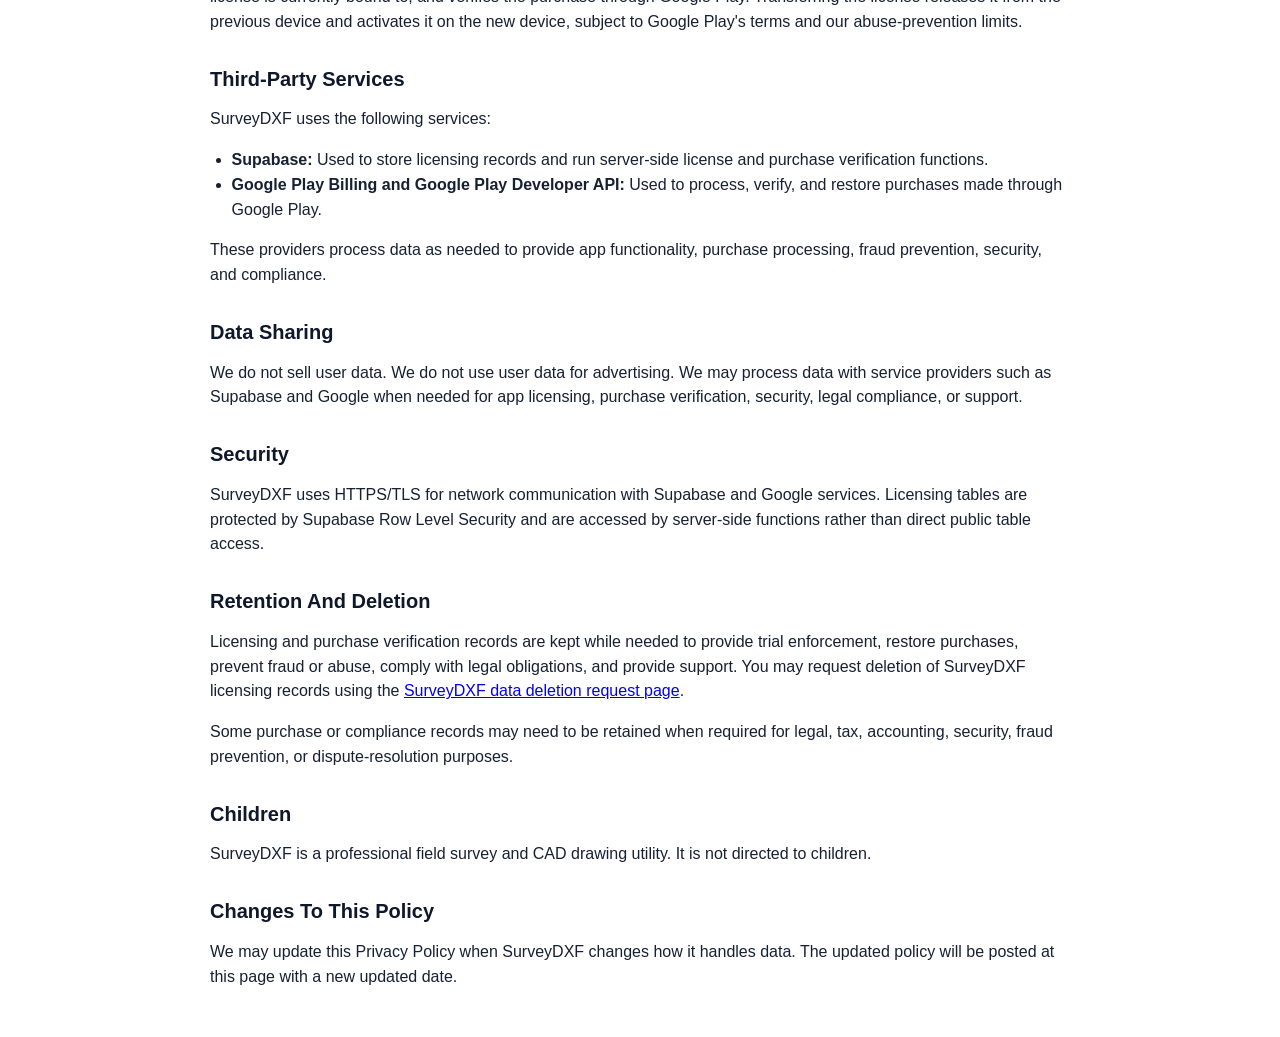
==== commit 311715d0: "Revise privacy policy with updated information Updated the last updated date and added details about" ====
--- a/privacy.html
+++ b/privacy.html
@@ -41,7 +41,7 @@
 </head>
 <body>
   <h1>SurveyDXF Privacy Policy</h1>
-  <p class="muted">Last updated: 25 August 2026</p>
+  <p class="muted">Last updated: 16 September 2026</p>
 
   <p>
     This Privacy Policy explains how SurveyDXF collects, uses, stores, and protects information when you use the SurveyDXF Android app.
@@ -65,8 +65,13 @@
       The app does not request precise location or coarse location permission for this.
     </li>
     <li>
-      <strong>Purchase information:</strong> If you buy or restore a plan through Google Play, SurveyDXF may process the Google Play product ID, purchase token, product type, and purchase time.
+      <strong>Purchase information:</strong> If you buy or restore a plan through Google Play, SurveyDXF may process the Google Play product ID, order ID, purchase token, product type, and purchase time.
       Payment card details and billing details are handled by Google Play and are not collected by SurveyDXF.
+    </li>
+    <li>
+      <strong>License transfer and device entitlement:</strong> Each purchase grants a license for a single device, associated with the Google account used for the purchase.
+      SurveyDXF records the Google Play order ID, purchase token, product ID, and the device the license is currently bound to.
+      This lets you transfer the license from one device to another, for example when you replace a device.
     </li>
     <li>
       <strong>App and license status:</strong> SurveyDXF stores trial status, entitlement status, expiry date, last seen time, app version, and related licensing records.
@@ -99,7 +104,18 @@
     <li>To understand the country or region where the app is used for support and operational planning.</li>
     <li>To calculate Sun-based azimuth in the Solar Observation tool when you choose to use that feature.</li>
     <li>To read and respond to feedback, bug reports, feature requests, or support messages that you choose to send.</li>
+    <li>To recognize your entitlement and process license transfers between devices linked to the same Google account.</li>
   </ul>
+
+  <h2>License Transfers Across Devices</h2>
+  <p>
+    Each SurveyDXF purchase grants a license for one device at a time, associated with the Google account used for the purchase.
+    You can transfer the license to a new or replacement device by signing in with the same Google account and transferring the license through the app.
+  </p>
+  <p>
+    To process a transfer, SurveyDXF records the Google Play order ID, purchase token, product ID, and the device the license is currently bound to, and verifies the purchase through Google Play.
+    Transferring the license releases it from the previous device and activates it on the new device, subject to Google Play's terms and our abuse-prevention limits.
+  </p>
 
   <h2>Third-Party Services</h2>
   <p>SurveyDXF uses the following services:</p>
